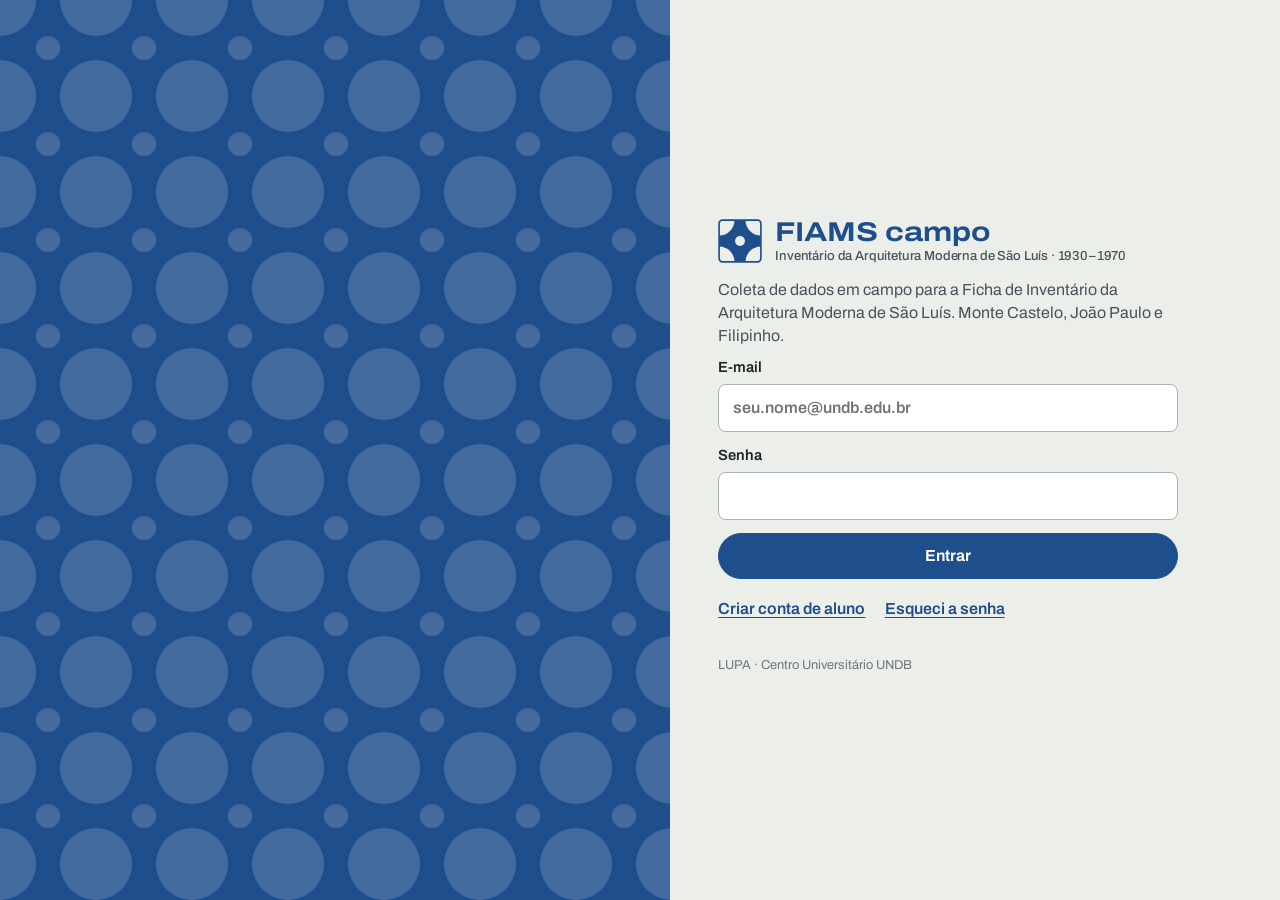
==== index.html @ 745fc51e "Add files via upload" ====
<!doctype html>
<html lang="pt-BR">
<head>
  <meta charset="utf-8" />
  <meta name="viewport" content="width=device-width, initial-scale=1, viewport-fit=cover" />
  <meta name="theme-color" content="#1F4E8C" />
  <meta name="description" content="FIAMS campo — coleta de dados em campo para a Ficha de Inventário da Arquitetura Moderna de São Luís (1930–1970)." />
  <title>FIAMS campo · Inventário da Arquitetura Moderna de São Luís</title>
  <link rel="manifest" href="manifest.webmanifest" />
  <link rel="icon" href="icons/icon-192.png" />
  <link rel="apple-touch-icon" href="icons/icon-192.png" />
  <meta name="apple-mobile-web-app-capable" content="yes" />
  <meta name="apple-mobile-web-app-status-bar-style" content="black-translucent" />
  <link rel="preconnect" href="https://fonts.googleapis.com" />
  <link rel="preconnect" href="https://fonts.gstatic.com" crossorigin />
  <link href="https://fonts.googleapis.com/css2?family=Archivo:wdth,wght@62..125,400..800&display=swap" rel="stylesheet" />
  <link rel="stylesheet" href="vendor/leaflet/leaflet.css" />
  <link rel="stylesheet" href="css/app.css" />
  <style>
    :root { --cobogo-wall: url("data:image/svg+xml,%3Csvg xmlns='http://www.w3.org/2000/svg' viewBox='0 0 40 40'%3E%3Cg fill='%23ffffff' fill-opacity='.16'%3E%3Ccircle cx='0' cy='0' r='15'/%3E%3Ccircle cx='40' cy='0' r='15'/%3E%3Ccircle cx='0' cy='40' r='15'/%3E%3Ccircle cx='40' cy='40' r='15'/%3E%3Ccircle cx='20' cy='20' r='5'/%3E%3C/g%3E%3C/svg%3E"); }
  </style>
</head>
<body>
  <svg width="0" height="0" style="position:absolute" aria-hidden="true">
    <defs>
      <mask id="cobogo-mask" maskUnits="userSpaceOnUse" x="0" y="0" width="40" height="40">
        <rect x="0" y="0" width="40" height="40" fill="#fff" />
        <circle cx="1" cy="1" r="14" fill="#000" /><circle cx="39" cy="1" r="14" fill="#000" />
        <circle cx="1" cy="39" r="14" fill="#000" /><circle cx="39" cy="39" r="14" fill="#000" />
        <circle cx="20" cy="20" r="4.5" fill="#000" />
      </mask>
    </defs>
  </svg>
  <div id="app"></div>
  <noscript>Ative o JavaScript para usar o FIAMS campo.</noscript>
  <script src="vendor/supabase.js"></script>
  <script src="vendor/chart.umd.js" defer></script>
  <script src="vendor/leaflet/leaflet.js" defer></script>
  <script type="module" src="js/app.js"></script>
</body>
</html>
---- vendor/leaflet/leaflet.css ----
/* required styles */

.leaflet-pane,
.leaflet-tile,
.leaflet-marker-icon,
.leaflet-marker-shadow,
.leaflet-tile-container,
.leaflet-pane > svg,
.leaflet-pane > canvas,
.leaflet-zoom-box,
.leaflet-image-layer,
.leaflet-layer {
	position: absolute;
	left: 0;
	top: 0;
	}
.leaflet-container {
	overflow: hidden;
	}
.leaflet-tile,
.leaflet-marker-icon,
.leaflet-marker-shadow {
	-webkit-user-select: none;
	   -moz-user-select: none;
	        user-select: none;
	  -webkit-user-drag: none;
	}
/* Prevents IE11 from highlighting tiles in blue */
.leaflet-tile::selection {
	background: transparent;
}
/* Safari renders non-retina tile on retina better with this, but Chrome is worse */
.leaflet-safari .leaflet-tile {
	image-rendering: -webkit-optimize-contrast;
	}
/* hack that prevents hw layers "stretching" when loading new tiles */
.leaflet-safari .leaflet-tile-container {
	width: 1600px;
	height: 1600px;
	-webkit-transform-origin: 0 0;
	}
.leaflet-marker-icon,
.leaflet-marker-shadow {
	display: block;
	}
/* .leaflet-container svg: reset svg max-width decleration shipped in Joomla! (joomla.org) 3.x */
/* .leaflet-container img: map is broken in FF if you have max-width: 100% on tiles */
.leaflet-container .leaflet-overlay-pane svg {
	max-width: none !important;
	max-height: none !important;
	}
.leaflet-container .leaflet-marker-pane img,
.leaflet-container .leaflet-shadow-pane img,
.leaflet-container .leaflet-tile-pane img,
.leaflet-container img.leaflet-image-layer,
.leaflet-container .leaflet-tile {
	max-width: none !important;
	max-height: none !important;
	width: auto;
	padding: 0;
	}

.leaflet-container img.leaflet-tile {
	/* See: https://bugs.chromium.org/p/chromium/issues/detail?id=600120 */
	mix-blend-mode: plus-lighter;
}

.leaflet-container.leaflet-touch-zoom {
	-ms-touch-action: pan-x pan-y;
	touch-action: pan-x pan-y;
	}
.leaflet-container.leaflet-touch-drag {
	-ms-touch-action: pinch-zoom;
	/* Fallback for FF which doesn't support pinch-zoom */
	touch-action: none;
	touch-action: pinch-zoom;
}
.leaflet-container.leaflet-touch-drag.leaflet-touch-zoom {
	-ms-touch-action: none;
	touch-action: none;
}
.leaflet-container {
	-webkit-tap-highlight-color: transparent;
}
.leaflet-container a {
	-webkit-tap-highlight-color: rgba(51, 181, 229, 0.4);
}
.leaflet-tile {
	filter: inherit;
	visibility: hidden;
	}
.leaflet-tile-loaded {
	visibility: inherit;
	}
.leaflet-zoom-box {
	width: 0;
	height: 0;
	-moz-box-sizing: border-box;
	     box-sizing: border-box;
	z-index: 800;
	}
/* workaround for https://bugzilla.mozilla.org/show_bug.cgi?id=888319 */
.leaflet-overlay-pane svg {
	-moz-user-select: none;
	}

.leaflet-pane         { z-index: 400; }

.leaflet-tile-pane    { z-index: 200; }
.leaflet-overlay-pane { z-index: 400; }
.leaflet-shadow-pane  { z-index: 500; }
.leaflet-marker-pane  { z-index: 600; }
.leaflet-tooltip-pane   { z-index: 650; }
.leaflet-popup-pane   { z-index: 700; }

.leaflet-map-pane canvas { z-index: 100; }
.leaflet-map-pane svg    { z-index: 200; }

.leaflet-vml-shape {
	width: 1px;
	height: 1px;
	}
.lvml {
	behavior: url(#default#VML);
	display: inline-block;
	position: absolute;
	}


/* control positioning */

.leaflet-control {
	position: relative;
	z-index: 800;
	pointer-events: visiblePainted; /* IE 9-10 doesn't have auto */
	pointer-events: auto;
	}
.leaflet-top,
.leaflet-bottom {
	position: absolute;
	z-index: 1000;
	pointer-events: none;
	}
.leaflet-top {
	top: 0;
	}
.leaflet-right {
	right: 0;
	}
.leaflet-bottom {
	bottom: 0;
	}
.leaflet-left {
	left: 0;
	}
.leaflet-control {
	float: left;
	clear: both;
	}
.leaflet-right .leaflet-control {
	float: right;
	}
.leaflet-top .leaflet-control {
	margin-top: 10px;
	}
.leaflet-bottom .leaflet-control {
	margin-bottom: 10px;
	}
.leaflet-left .leaflet-control {
	margin-left: 10px;
	}
.leaflet-right .leaflet-control {
	margin-right: 10px;
	}


/* zoom and fade animations */

.leaflet-fade-anim .leaflet-popup {
	opacity: 0;
	-webkit-transition: opacity 0.2s linear;
	   -moz-transition: opacity 0.2s linear;
	        transition: opacity 0.2s linear;
	}
.leaflet-fade-anim .leaflet-map-pane .leaflet-popup {
	opacity: 1;
	}
.leaflet-zoom-animated {
	-webkit-transform-origin: 0 0;
	    -ms-transform-origin: 0 0;
	        transform-origin: 0 0;
	}
svg.leaflet-zoom-animated {
	will-change: transform;
}

.leaflet-zoom-anim .leaflet-zoom-animated {
	-webkit-transition: -webkit-transform 0.25s cubic-bezier(0,0,0.25,1);
	   -moz-transition:    -moz-transform 0.25s cubic-bezier(0,0,0.25,1);
	        transition:         transform 0.25s cubic-bezier(0,0,0.25,1);
	}
.leaflet-zoom-anim .leaflet-tile,
.leaflet-pan-anim .leaflet-tile {
	-webkit-transition: none;
	   -moz-transition: none;
	        transition: none;
	}

.leaflet-zoom-anim .leaflet-zoom-hide {
	visibility: hidden;
	}


/* cursors */

.leaflet-interactive {
	cursor: pointer;
	}
.leaflet-grab {
	cursor: -webkit-grab;
	cursor:    -moz-grab;
	cursor:         grab;
	}
.leaflet-crosshair,
.leaflet-crosshair .leaflet-interactive {
	cursor: crosshair;
	}
.leaflet-popup-pane,
.leaflet-control {
	cursor: auto;
	}
.leaflet-dragging .leaflet-grab,
.leaflet-dragging .leaflet-grab .leaflet-interactive,
.leaflet-dragging .leaflet-marker-draggable {
	cursor: move;
	cursor: -webkit-grabbing;
	cursor:    -moz-grabbing;
	cursor:         grabbing;
	}

/* marker & overlays interactivity */
.leaflet-marker-icon,
.leaflet-marker-shadow,
.leaflet-image-layer,
.leaflet-pane > svg path,
.leaflet-tile-container {
	pointer-events: none;
	}

.leaflet-marker-icon.leaflet-interactive,
.leaflet-image-layer.leaflet-interactive,
.leaflet-pane > svg path.leaflet-interactive,
svg.leaflet-image-layer.leaflet-interactive path {
	pointer-events: visiblePainted; /* IE 9-10 doesn't have auto */
	pointer-events: auto;
	}

/* visual tweaks */

.leaflet-container {
	background: #ddd;
	outline-offset: 1px;
	}
.leaflet-container a {
	color: #0078A8;
	}
.leaflet-zoom-box {
	border: 2px dotted #38f;
	background: rgba(255,255,255,0.5);
	}


/* general typography */
.leaflet-container {
	font-family: "Helvetica Neue", Arial, Helvetica, sans-serif;
	font-size: 12px;
	font-size: 0.75rem;
	line-height: 1.5;
	}


/* general toolbar styles */

.leaflet-bar {
	box-shadow: 0 1px 5px rgba(0,0,0,0.65);
	border-radius: 4px;
	}
.leaflet-bar a {
	background-color: #fff;
	border-bottom: 1px solid #ccc;
	width: 26px;
	height: 26px;
	line-height: 26px;
	display: block;
	text-align: center;
	text-decoration: none;
	color: black;
	}
.leaflet-bar a,
.leaflet-control-layers-toggle {
	background-position: 50% 50%;
	background-repeat: no-repeat;
	display: block;
	}
.leaflet-bar a:hover,
.leaflet-bar a:focus {
	background-color: #f4f4f4;
	}
.leaflet-bar a:first-child {
	border-top-left-radius: 4px;
	border-top-right-radius: 4px;
	}
.leaflet-bar a:last-child {
	border-bottom-left-radius: 4px;
	border-bottom-right-radius: 4px;
	border-bottom: none;
	}
.leaflet-bar a.leaflet-disabled {
	cursor: default;
	background-color: #f4f4f4;
	color: #bbb;
	}

.leaflet-touch .leaflet-bar a {
	width: 30px;
	height: 30px;
	line-height: 30px;
	}
.leaflet-touch .leaflet-bar a:first-child {
	border-top-left-radius: 2px;
	border-top-right-radius: 2px;
	}
.leaflet-touch .leaflet-bar a:last-child {
	border-bottom-left-radius: 2px;
	border-bottom-right-radius: 2px;
	}

/* zoom control */

.leaflet-control-zoom-in,
.leaflet-control-zoom-out {
	font: bold 18px 'Lucida Console', Monaco, monospace;
	text-indent: 1px;
	}

.leaflet-touch .leaflet-control-zoom-in, .leaflet-touch .leaflet-control-zoom-out  {
	font-size: 22px;
	}


/* layers control */

.leaflet-control-layers {
	box-shadow: 0 1px 5px rgba(0,0,0,0.4);
	background: #fff;
	border-radius: 5px;
	}
.leaflet-control-layers-toggle {
	background-image: url(images/layers.png);
	width: 36px;
	height: 36px;
	}
.leaflet-retina .leaflet-control-layers-toggle {
	background-image: url(images/layers-2x.png);
	background-size: 26px 26px;
	}
.leaflet-touch .leaflet-control-layers-toggle {
	width: 44px;
	height: 44px;
	}
.leaflet-control-layers .leaflet-control-layers-list,
.leaflet-control-layers-expanded .leaflet-control-layers-toggle {
	display: none;
	}
.leaflet-control-layers-expanded .leaflet-control-layers-list {
	display: block;
	position: relative;
	}
.leaflet-control-layers-expanded {
	padding: 6px 10px 6px 6px;
	color: #333;
	background: #fff;
	}
.leaflet-control-layers-scrollbar {
	overflow-y: scroll;
	overflow-x: hidden;
	padding-right: 5px;
	}
.leaflet-control-layers-selector {
	margin-top: 2px;
	position: relative;
	top: 1px;
	}
.leaflet-control-layers label {
	display: block;
	font-size: 13px;
	font-size: 1.08333em;
	}
.leaflet-control-layers-separator {
	height: 0;
	border-top: 1px solid #ddd;
	margin: 5px -10px 5px -6px;
	}

/* Default icon URLs */
.leaflet-default-icon-path { /* used only in path-guessing heuristic, see L.Icon.Default */
	background-image: url(images/marker-icon.png);
	}


/* attribution and scale controls */

.leaflet-container .leaflet-control-attribution {
	background: #fff;
	background: rgba(255, 255, 255, 0.8);
	margin: 0;
	}
.leaflet-control-attribution,
.leaflet-control-scale-line {
	padding: 0 5px;
	color: #333;
	line-height: 1.4;
	}
.leaflet-control-attribution a {
	text-decoration: none;
	}
.leaflet-control-attribution a:hover,
.leaflet-control-attribution a:focus {
	text-decoration: underline;
	}
.leaflet-attribution-flag {
	display: inline !important;
	vertical-align: baseline !important;
	width: 1em;
	height: 0.6669em;
	}
.leaflet-left .leaflet-control-scale {
	margin-left: 5px;
	}
.leaflet-bottom .leaflet-control-scale {
	margin-bottom: 5px;
	}
.leaflet-control-scale-line {
	border: 2px solid #777;
	border-top: none;
	line-height: 1.1;
	padding: 2px 5px 1px;
	white-space: nowrap;
	-moz-box-sizing: border-box;
	     box-sizing: border-box;
	background: rgba(255, 255, 255, 0.8);
	text-shadow: 1px 1px #fff;
	}
.leaflet-control-scale-line:not(:first-child) {
	border-top: 2px solid #777;
	border-bottom: none;
	margin-top: -2px;
	}
.leaflet-control-scale-line:not(:first-child):not(:last-child) {
	border-bottom: 2px solid #777;
	}

.leaflet-touch .leaflet-control-attribution,
.leaflet-touch .leaflet-control-layers,
.leaflet-touch .leaflet-bar {
	box-shadow: none;
	}
.leaflet-touch .leaflet-control-layers,
.leaflet-touch .leaflet-bar {
	border: 2px solid rgba(0,0,0,0.2);
	background-clip: padding-box;
	}


/* popup */

.leaflet-popup {
	position: absolute;
	text-align: center;
	margin-bottom: 20px;
	}
.leaflet-popup-content-wrapper {
	padding: 1px;
	text-align: left;
	border-radius: 12px;
	}
.leaflet-popup-content {
	margin: 13px 24px 13px 20px;
	line-height: 1.3;
	font-size: 13px;
	font-size: 1.08333em;
	min-height: 1px;
	}
.leaflet-popup-content p {
	margin: 17px 0;
	margin: 1.3em 0;
	}
.leaflet-popup-tip-container {
	width: 40px;
	height: 20px;
	position: absolute;
	left: 50%;
	margin-top: -1px;
	margin-left: -20px;
	overflow: hidden;
	pointer-events: none;
	}
.leaflet-popup-tip {
	width: 17px;
	height: 17px;
	padding: 1px;

	margin: -10px auto 0;
	pointer-events: auto;

	-webkit-transform: rotate(45deg);
	   -moz-transform: rotate(45deg);
	    -ms-transform: rotate(45deg);
	        transform: rotate(45deg);
	}
.leaflet-popup-content-wrapper,
.leaflet-popup-tip {
	background: white;
	color: #333;
	box-shadow: 0 3px 14px rgba(0,0,0,0.4);
	}
.leaflet-container a.leaflet-popup-close-button {
	position: absolute;
	top: 0;
	right: 0;
	border: none;
	text-align: center;
	width: 24px;
	height: 24px;
	font: 16px/24px Tahoma, Verdana, sans-serif;
	color: #757575;
	text-decoration: none;
	background: transparent;
	}
.leaflet-container a.leaflet-popup-close-button:hover,
.leaflet-container a.leaflet-popup-close-button:focus {
	color: #585858;
	}
.leaflet-popup-scrolled {
	overflow: auto;
	}

.leaflet-oldie .leaflet-popup-content-wrapper {
	-ms-zoom: 1;
	}
.leaflet-oldie .leaflet-popup-tip {
	width: 24px;
	margin: 0 auto;

	-ms-filter: "progid:DXImageTransform.Microsoft.Matrix(M11=0.70710678, M12=0.70710678, M21=-0.70710678, M22=0.70710678)";
	filter: progid:DXImageTransform.Microsoft.Matrix(M11=0.70710678, M12=0.70710678, M21=-0.70710678, M22=0.70710678);
	}

.leaflet-oldie .leaflet-control-zoom,
.leaflet-oldie .leaflet-control-layers,
.leaflet-oldie .leaflet-popup-content-wrapper,
.leaflet-oldie .leaflet-popup-tip {
	border: 1px solid #999;
	}


/* div icon */

.leaflet-div-icon {
	background: #fff;
	border: 1px solid #666;
	}


/* Tooltip */
/* Base styles for the element that has a tooltip */
.leaflet-tooltip {
	position: absolute;
	padding: 6px;
	background-color: #fff;
	border: 1px solid #fff;
	border-radius: 3px;
	color: #222;
	white-space: nowrap;
	-webkit-user-select: none;
	-moz-user-select: none;
	-ms-user-select: none;
	user-select: none;
	pointer-events: none;
	box-shadow: 0 1px 3px rgba(0,0,0,0.4);
	}
.leaflet-tooltip.leaflet-interactive {
	cursor: pointer;
	pointer-events: auto;
	}
.leaflet-tooltip-top:before,
.leaflet-tooltip-bottom:before,
.leaflet-tooltip-left:before,
.leaflet-tooltip-right:before {
	position: absolute;
	pointer-events: none;
	border: 6px solid transparent;
	background: transparent;
	content: "";
	}

/* Directions */

.leaflet-tooltip-bottom {
	margin-top: 6px;
}
.leaflet-tooltip-top {
	margin-top: -6px;
}
.leaflet-tooltip-bottom:before,
.leaflet-tooltip-top:before {
	left: 50%;
	margin-left: -6px;
	}
.leaflet-tooltip-top:before {
	bottom: 0;
	margin-bottom: -12px;
	border-top-color: #fff;
	}
.leaflet-tooltip-bottom:before {
	top: 0;
	margin-top: -12px;
	margin-left: -6px;
	border-bottom-color: #fff;
	}
.leaflet-tooltip-left {
	margin-left: -6px;
}
.leaflet-tooltip-right {
	margin-left: 6px;
}
.leaflet-tooltip-left:before,
.leaflet-tooltip-right:before {
	top: 50%;
	margin-top: -6px;
	}
.leaflet-tooltip-left:before {
	right: 0;
	margin-right: -12px;
	border-left-color: #fff;
	}
.leaflet-tooltip-right:before {
	left: 0;
	margin-left: -12px;
	border-right-color: #fff;
	}

/* Printing */

@media print {
	/* Prevent printers from removing background-images of controls. */
	.leaflet-control {
		-webkit-print-color-adjust: exact;
		print-color-adjust: exact;
		}
	}
---- css/app.css ----
/* FIAMS Campo · estilos
   Paleta: concreto (fundo), grafite (texto), azulejo (ação), e as três cores de coleta da FIAMS. */
:root {
  --concreto: #ECEEEA; --concreto-2: #E2E6E1; --papel: #FFFFFF; --grafite: #1C2629; --grafite-2: #46545A; --muted: #6B787D;
  --linha: #D6DCD6; --linha-forte: #A9B5B2;
  --azulejo: #1F4E8C; --azulejo-2: #173C6D; --azulejo-claro: #E4ECF7;
  --campo: #E07B00; --campo-claro: #FFF1DF; --doc: #3D6E9E; --doc-claro: #E6EEF6; --ana: #4F7F45; --ana-claro: #E8F1E5;
  --ok: #2F7D4F; --warn: #C2410C; --amber: #E0A100;
  --r-s: 8px; --r-m: 12px; --r-l: 18px;
  --sombra: 0 1px 2px rgba(28, 38, 41, .08), 0 6px 18px rgba(28, 38, 41, .06);
  --safe-b: env(safe-area-inset-bottom, 0px); --safe-t: env(safe-area-inset-top, 0px);
  font-family: 'Archivo', system-ui, -apple-system, 'Segoe UI', Roboto, sans-serif; color: var(--grafite);
}
* { box-sizing: border-box; }
html, body { margin: 0; background: var(--concreto); -webkit-text-size-adjust: 100%; }
body { font-size: 16px; line-height: 1.45; }
body.noscroll { overflow: hidden; }
h1, h2, h3, h4 { font-stretch: 112%; line-height: 1.15; margin: 0 0 .4em; letter-spacing: -.01em; }
h1 { font-size: clamp(1.6rem, 4.5vw, 2.25rem); font-weight: 800; }
h2 { font-size: 1.35rem; font-weight: 750; }
h3 { font-size: 1.05rem; font-weight: 700; }
p { margin: 0 0 .6em; }
a { color: var(--azulejo); }
code { background: var(--concreto-2); padding: .1em .35em; border-radius: 4px; font-size: .9em; }
:focus-visible { outline: 3px solid var(--campo); outline-offset: 2px; border-radius: 6px; }
.muted { color: var(--muted); } .small { font-size: .82rem; }
.hint { color: var(--muted); font-size: .86rem; margin: .2em 0 .5em; }
.err { color: var(--warn); }
.code { font-variant-numeric: tabular-nums; font-weight: 700; font-size: .78rem; color: var(--azulejo); letter-spacing: .01em; }
.loading { padding: 3rem 1rem; text-align: center; color: var(--muted); }
@media (prefers-reduced-motion: reduce) { * { animation: none !important; transition: none !important; } }

/* ------------------------------------------------ botões e controles */
.btn { display: inline-flex; align-items: center; justify-content: center; gap: .45rem; min-height: 46px; padding: 0 1.1rem; border-radius: 999px; border: 1.5px solid var(--linha-forte);
  background: var(--papel); color: var(--grafite); font: inherit; font-weight: 650; cursor: pointer; text-decoration: none; transition: background .15s, transform .1s; }
.btn:active { transform: scale(.98); }
.btn:disabled { opacity: .45; cursor: not-allowed; }
.btn.primary { background: var(--azulejo); border-color: var(--azulejo); color: #fff; }
.btn.primary:hover:not(:disabled) { background: var(--azulejo-2); }
.btn.ghost { background: transparent; }
.btn.campo { background: var(--campo); border-color: var(--campo); color: #fff; }
.btn.warn { background: var(--warn); border-color: var(--warn); color: #fff; }
.btn.ok { background: var(--ok); border-color: var(--ok); color: #fff; }
.btn.sm { min-height: 36px; padding: 0 .8rem; font-size: .88rem; }
.btn.full { width: 100%; }
.link { background: none; border: 0; padding: .25rem 0; color: var(--azulejo); font: inherit; font-weight: 600; cursor: pointer; text-decoration: underline; text-underline-offset: 3px; }
.link.danger { color: var(--warn); }
.icon-btn { width: 44px; height: 44px; border-radius: 50%; border: 0; background: transparent; font-size: 1.2rem; cursor: pointer; color: inherit; }
input[type=text], input[type=email], input[type=password], input[type=search], input[type=date], select, textarea {
  width: 100%; min-height: 48px; padding: .7rem .85rem; border: 1.5px solid var(--linha-forte); border-radius: var(--r-s); background: var(--papel);
  font: inherit; font-size: 16px; color: var(--grafite); }
textarea { line-height: 1.45; resize: vertical; min-height: 96px; }
input:disabled, select:disabled, textarea:disabled { background: var(--concreto); color: var(--grafite-2); }
input:focus, select:focus, textarea:focus { border-color: var(--azulejo); outline: none; box-shadow: 0 0 0 3px var(--azulejo-claro); }
label { display: block; font-weight: 600; font-size: .92rem; margin: 0 0 .8rem; }
label > input, label > select, label > textarea { margin-top: .35rem; font-weight: 400; }
.row-in { display: flex; gap: .5rem; align-items: center; } .row-in input { flex: 1; }
.actions { display: flex; gap: .6rem; justify-content: flex-end; flex-wrap: wrap; margin-top: 1rem; }
.actions.left { justify-content: flex-start; }

.seg { display: flex; flex-wrap: wrap; gap: .4rem; }
.seg button { min-height: 44px; padding: .4rem .9rem; border-radius: 999px; border: 1.5px solid var(--linha-forte); background: var(--papel); font: inherit; font-size: .92rem; color: var(--grafite); cursor: pointer; }
.seg button.on { background: var(--azulejo); border-color: var(--azulejo); color: #fff; font-weight: 650; }
.seg button:disabled { cursor: default; }
.seg button:disabled:not(.on) { opacity: .6; }
.seg.sm button { min-height: 38px; padding: .25rem .7rem; font-size: .85rem; }
.chips { display: flex; gap: .45rem; overflow-x: auto; padding: .2rem 0 .8rem; scrollbar-width: none; }
.chip { flex: none; min-height: 38px; padding: 0 .9rem; border-radius: 999px; border: 1.5px solid var(--linha); background: var(--papel); font: inherit; font-size: .88rem; cursor: pointer; }
.chip.on { background: var(--grafite); color: #fff; border-color: var(--grafite); }
.chip.add { border-style: dashed; color: var(--azulejo); }
.chip small { opacity: .7; margin-left: .2rem; }

.bar { flex: 1; height: 8px; background: var(--concreto-2); border-radius: 99px; overflow: hidden; min-width: 40px; }
.bar > span { display: block; height: 100%; background: var(--azulejo); border-radius: 99px; transition: width .4s; }
.bar.campo > span { background: var(--campo); } .bar.doc > span { background: var(--doc); } .bar.ana > span { background: var(--ana); }
.catbars { display: grid; gap: .35rem; margin: .4rem 0; }
.catbar { display: grid; grid-template-columns: 10px 84px 1fr 38px; align-items: center; gap: .45rem; font-size: .85rem; }
.catbar b { text-align: right; font-variant-numeric: tabular-nums; }
.catbars.compact .catbar { grid-template-columns: 10px 74px 1fr 34px; font-size: .78rem; }
.dot { width: 10px; height: 10px; border-radius: 3px; }
.dot.campo { background: var(--campo); } .dot.doc { background: var(--doc); } .dot.ana { background: var(--ana); }
.ring-t { font: 700 12px 'Archivo', sans-serif; fill: var(--grafite); }
.pill { display: inline-block; padding: .2rem .6rem; border-radius: 999px; font-size: .76rem; font-weight: 650; white-space: nowrap; }
.st-rascunho { background: #E3E7E6; color: #3D4A4E; } .st-enviada { background: #FFF1C7; color: #6B4D00; }
.st-devolvida { background: #FDE2D3; color: #8A2E07; } .st-aprovada { background: #DCEFE3; color: #1F5A37; }
.tag { font-size: .72rem; font-weight: 700; padding: .1rem .45rem; border-radius: 4px; }
.tag.campo { background: var(--campo-claro); color: #8A4B00; } .tag.doc { background: var(--doc-claro); color: var(--doc); } .tag.ana { background: var(--ana-claro); color: var(--ana); }
.banner { padding: .8rem 1rem; border-radius: var(--r-m); margin: 0 0 1rem; font-size: .92rem; line-height: 1.5; }
.banner .pill, .banner .link { margin-left: .4rem; }
.banner.info { background: var(--azulejo-claro); color: var(--azulejo-2); }
.banner.warn { background: #FDE9DC; color: #7A2B06; }
.sync { font-size: .76rem; font-weight: 650; padding: .25rem .6rem; border-radius: 999px; white-space: nowrap; background: rgba(255,255,255,.18); }
.sync.ok::before { content: '●'; color: #6BD08F; margin-right: .3rem; }
.sync.busy::before { content: '●'; color: var(--amber); margin-right: .3rem; }
.sync.off::before, .sync.err::before { content: '●'; color: #FF7A59; margin-right: .3rem; }

/* ------------------------------------------------ casca */
.topbar { position: sticky; top: 0; z-index: 30; display: flex; align-items: center; gap: 1rem; padding: calc(.6rem + var(--safe-t)) 1rem .6rem; background: var(--azulejo); color: #fff; }
.brand { display: flex; align-items: center; gap: .55rem; color: inherit; text-decoration: none; font-stretch: 118%; font-weight: 800; letter-spacing: -.01em; }
.topnav { display: none; gap: .3rem; margin-left: auto; }
.topnav a { color: #fff; text-decoration: none; padding: .5rem .85rem; border-radius: 999px; font-weight: 600; opacity: .82; }
.topnav a.on { background: rgba(255,255,255,.16); opacity: 1; }
.topbar .sync { margin-left: auto; color: #fff; }
.content { min-height: 60vh; }
.tabbar { position: fixed; bottom: 0; left: 0; right: 0; z-index: 30; display: flex; background: var(--papel); border-top: 1px solid var(--linha); padding-bottom: var(--safe-b); }
.tabbar a { flex: 1; display: flex; flex-direction: column; align-items: center; gap: 2px; padding: .5rem 0 .45rem; font-size: .72rem; font-weight: 650; color: var(--muted); text-decoration: none; }
.tabbar a.on { color: var(--azulejo); }
.ti { width: 22px; height: 22px; background: currentColor; -webkit-mask: var(--m) center / contain no-repeat; mask: var(--m) center / contain no-repeat; }
.ti-inicio { --m: url("data:image/svg+xml,%3Csvg xmlns='http://www.w3.org/2000/svg' viewBox='0 0 24 24'%3E%3Cpath d='M5 3h10l4 4v14H5z' fill='none' stroke='black' stroke-width='2'/%3E%3Cpath d='M8 11h8M8 15h8M8 7h5' stroke='black' stroke-width='2'/%3E%3C/svg%3E"); }
.ti-imoveis { --m: url("data:image/svg+xml,%3Csvg xmlns='http://www.w3.org/2000/svg' viewBox='0 0 24 24'%3E%3Cpath d='M12 22s7-7.2 7-12.5A7 7 0 0 0 5 9.5C5 14.8 12 22 12 22z' fill='none' stroke='black' stroke-width='2'/%3E%3Ccircle cx='12' cy='9.5' r='2.6' fill='black'/%3E%3C/svg%3E"); }
.ti-sup { --m: url("data:image/svg+xml,%3Csvg xmlns='http://www.w3.org/2000/svg' viewBox='0 0 24 24'%3E%3Cpath d='M4 20V10M10 20V4M16 20v-7M22 20H2' fill='none' stroke='black' stroke-width='2.2'/%3E%3C/svg%3E"); }
.ti-perfil { --m: url("data:image/svg+xml,%3Csvg xmlns='http://www.w3.org/2000/svg' viewBox='0 0 24 24'%3E%3Ccircle cx='12' cy='8' r='4' fill='none' stroke='black' stroke-width='2'/%3E%3Cpath d='M4 21c1.5-4 4.5-6 8-6s6.5 2 8 6' fill='none' stroke='black' stroke-width='2'/%3E%3C/svg%3E"); }
.shell:not(.in-editor) .content { padding-bottom: calc(80px + var(--safe-b)); }
.page { max-width: 1180px; margin: 0 auto; padding: 1.2rem 1rem 2rem; }
.page.narrow { max-width: 560px; }
.page-h { display: flex; align-items: baseline; justify-content: space-between; gap: 1rem; flex-wrap: wrap; margin-bottom: .6rem; }
.toolbar { display: flex; gap: .6rem; align-items: center; margin-bottom: .6rem; flex-wrap: wrap; }
.toolbar .search { flex: 1; min-width: 220px; }
.card, .panel { background: var(--papel); border-radius: var(--r-l); padding: 1.1rem 1.1rem; box-shadow: var(--sombra); margin-bottom: 1rem; }
.form h2 { margin-bottom: .3rem; }
.splash { min-height: 100vh; display: grid; place-content: center; justify-items: center; gap: .6rem; color: var(--azulejo); font-weight: 800; font-stretch: 118%; }

/* ------------------------------------------------ login (parede de cobogó) */
.login { min-height: 100vh; display: grid; grid-template-columns: 1fr; }
.login-art { min-height: 170px; background-color: var(--azulejo); background-image: var(--cobogo-wall); background-size: 64px 64px; }
.login-card { background: var(--concreto); padding: 1.6rem 1.2rem 2rem; max-width: 520px; width: 100%; margin: -40px auto 0; border-radius: var(--r-l) var(--r-l) 0 0; position: relative; }
.brand.big { color: var(--azulejo); gap: .8rem; margin-bottom: .8rem; }
.brand.big b { display: block; font-size: 1.7rem; line-height: 1.05; }
.brand.big span { display: block; font-weight: 500; font-stretch: 100%; font-size: .82rem; color: var(--grafite-2); }
.lead { font-size: 1rem; color: var(--grafite-2); }
.login-alt { display: flex; gap: 1.2rem; flex-wrap: wrap; margin-top: .9rem; }
.msg { background: var(--papel); padding: .7rem .9rem; border-radius: var(--r-s); font-size: .9rem; }
.foot { margin-top: 2rem; font-size: .8rem; color: var(--muted); }
@media (min-width: 900px) {
  .login { grid-template-columns: 1.1fr 1fr; }
  .login-art { min-height: 100vh; background-size: 96px 96px; }
  .login-card { margin: 0; border-radius: 0; display: flex; flex-direction: column; justify-content: center; padding: 3rem; max-width: none; }
  .login-card > * { max-width: 460px; }
}

/* ------------------------------------------------ início / imóveis */
.hello { padding: .6rem 0 1.2rem; }
.hello p { color: var(--grafite-2); max-width: 60ch; }
.hello-a { display: flex; gap: .6rem; flex-wrap: wrap; margin-top: .8rem; }
.cards { display: grid; gap: .9rem; grid-template-columns: repeat(auto-fill, minmax(280px, 1fr)); }
.fcard { text-align: left; background: var(--papel); border: 0; border-radius: var(--r-l); padding: 1rem 1.1rem; box-shadow: var(--sombra); font: inherit; color: inherit; cursor: pointer; border-left: 5px solid var(--azulejo); }
.fcard h3 { margin: .35rem 0 .1rem; font-size: 1.05rem; }
.fc-h { display: flex; justify-content: space-between; align-items: center; gap: .5rem; }
.fc-p { display: flex; align-items: center; gap: .6rem; margin: .6rem 0 .2rem; }
.imlist { list-style: none; margin: 0; padding: 0; background: var(--papel); border-radius: var(--r-l); box-shadow: var(--sombra); overflow: hidden; }
.imlist li + li { border-top: 1px solid var(--linha); }
.imlist button { width: 100%; text-align: left; background: none; border: 0; padding: .85rem 1rem; font: inherit; color: inherit; cursor: pointer; display: grid; grid-template-columns: 1fr auto; gap: .1rem .8rem; }
.imlist button:hover { background: #F7F8F6; }
.imlist .code { grid-column: 1; } .im-n { grid-column: 1; font-weight: 650; } .im-a { grid-column: 1; font-size: .85rem; color: var(--muted); }
.im-f { grid-column: 2; grid-row: 1 / span 3; align-self: center; display: flex; flex-direction: column; align-items: flex-end; gap: .3rem; text-align: right; max-width: 42vw; }
.alert-dot { font-size: .72rem; font-weight: 700; color: #8A4B00; background: var(--campo-claro); padding: .1rem .45rem; border-radius: 4px; }
.map { border-radius: var(--r-l); overflow: hidden; box-shadow: var(--sombra); background: var(--concreto-2); }
.dl { display: grid; grid-template-columns: max-content 1fr; gap: .35rem 1rem; margin: .6rem 0 1rem; font-size: .92rem; }
.dl dt { color: var(--muted); } .dl dd { margin: 0; }
.im-title { font-size: 1.2rem; }
.empty { text-align: center; padding: 2.5rem 1rem; max-width: 460px; margin: 0 auto; }
.empty-art { width: 132px; height: 72px; margin: 0 auto 1rem; border-radius: 12px; background: var(--azulejo) var(--cobogo-wall) 0 0 / 36px 36px; opacity: .85; }
.empty p { color: var(--muted); }

/* ------------------------------------------------ modal / sheet */
.overlay { position: fixed; inset: 0; z-index: 60; background: rgba(20, 30, 34, .45); display: flex; align-items: flex-end; justify-content: center; animation: fade .15s ease-out; }
.sheet { background: var(--concreto); width: 100%; max-height: 92vh; border-radius: var(--r-l) var(--r-l) 0 0; display: flex; flex-direction: column; animation: up .2s ease-out; padding-bottom: var(--safe-b); }
.sheet-h { display: flex; align-items: center; justify-content: space-between; padding: .9rem 1rem .4rem 1.2rem; }
.sheet-h h2 { margin: 0; font-size: 1.15rem; }
.sheet-b { overflow: auto; padding: .2rem 1.2rem 1.2rem; }
@media (min-width: 720px) { .overlay { align-items: center; } .sheet { max-width: 620px; border-radius: var(--r-l); } .sheet.wide { max-width: 900px; } }
@keyframes up { from { transform: translateY(24px); opacity: .6; } } @keyframes fade { from { opacity: 0; } }
.toast { position: fixed; left: 50%; bottom: calc(92px + var(--safe-b)); transform: translateX(-50%); z-index: 90; background: var(--grafite); color: #fff; padding: .75rem 1.1rem; border-radius: 12px; font-size: .92rem; max-width: 92vw; box-shadow: var(--sombra); }
.toast.err { background: var(--warn); }

/* ------------------------------------------------ editor */
.editor { min-height: 100vh; padding-bottom: calc(76px + var(--safe-b)); }
.ed-top { position: sticky; top: 0; z-index: 40; display: flex; align-items: center; gap: .5rem; padding: calc(.35rem + var(--safe-t)) .6rem .35rem .2rem; background: var(--azulejo); color: #fff; }
.ed-top .back { color: #fff; font-size: 1.8rem; line-height: 1; }
.ed-id { flex: 1; min-width: 0; display: flex; flex-direction: column; }
.ed-code { font-size: .74rem; font-weight: 700; opacity: .85; white-space: nowrap; }
.ed-name { font-weight: 700; font-stretch: 108%; white-space: nowrap; overflow: hidden; text-overflow: ellipsis; }
.ring-btn { background: #fff; border: 0; border-radius: 50%; padding: 2px; cursor: pointer; }
.ed-tools { background: var(--papel); padding: .6rem .8rem .5rem; border-bottom: 1px solid var(--linha); position: sticky; top: calc(58px + var(--safe-t)); z-index: 35; }
.seg.cats { display: grid; grid-template-columns: repeat(4, 1fr); gap: .3rem; }
.seg.cats button { min-width: 0; padding: .3rem .15rem; font-size: .84rem; }
.tools-h { margin: .4rem 0 0; font-size: .8rem; color: var(--muted); }
.ed-body { max-width: 1180px; margin: 0 auto; display: grid; grid-template-columns: 1fr; gap: 1.4rem; }
.ed-side { display: none; }
.ed-main { padding: 1rem 1rem 2rem; min-width: 0; }
.stage-strip { display: flex; gap: .45rem; overflow-x: auto; padding: .1rem 0 .9rem; scrollbar-width: none; }
.stg { flex: none; width: 138px; text-align: left; background: var(--papel); border: 1.5px solid var(--linha); border-radius: var(--r-m); padding: .5rem .65rem; font: inherit; cursor: pointer; display: grid; gap: .35rem; color: var(--grafite-2); }
.stg b { font-size: .78rem; line-height: 1.2; min-height: 2.4em; }
.stg.on { border-color: var(--azulejo); color: var(--grafite); box-shadow: inset 0 -3px 0 var(--azulejo); }
.sec-head { display: flex; gap: .9rem; align-items: flex-start; margin: .2rem 0 1rem; }
.sec-num { flex: none; font-stretch: 125%; font-weight: 800; font-size: 2.6rem; line-height: .9; color: var(--azulejo); min-width: 1.2em; }
.sec-stage { font-size: .8rem; color: var(--muted); margin: 0 0 .15rem; }
.sec-head h2 { font-size: 1.4rem; margin: 0 0 .45rem; }
.sec-prog { display: flex; align-items: center; gap: .6rem; font-size: .82rem; color: var(--muted); max-width: 420px; }
.blk { background: var(--papel); border-radius: var(--r-l); padding: .4rem 1rem .8rem; box-shadow: var(--sombra); margin-bottom: 1rem; }
h3.sub { font-size: .98rem; margin: .8rem 0 .4rem; color: var(--azulejo-2); }
.note { background: var(--concreto); border-radius: var(--r-m); padding: .7rem .9rem; font-size: .88rem; color: var(--grafite-2); margin: .6rem 0; }
.fld, .chk { padding: .85rem 0 .85rem .85rem; border-left: 4px solid var(--doc); margin: .5rem 0; }
.fld + .fld, .chk + .fld, .fld + .chk { border-top: 1px solid var(--concreto-2); }
.t-campo { border-left-color: var(--campo); } .t-doc { border-left-color: var(--doc); } .t-ana { border-left-color: var(--ana); }
.fld-h { display: flex; flex-wrap: wrap; align-items: baseline; gap: .15rem .5rem; margin-bottom: .35rem; }
.fld-h .lbl { font-weight: 650; font-size: .98rem; margin: 0; }
.fld .fld-h .lbl::after { content: 'documental'; margin-left: .45rem; font-size: .68rem; font-weight: 700; color: var(--doc); background: var(--doc-claro); padding: .05rem .35rem; border-radius: 4px; vertical-align: 2px; }

.fld.t-ana .fld-h .lbl::after { content: 'análise'; color: var(--ana); background: var(--ana-claro); }
.fld.t-campo .fld-h .lbl::after { content: 'campo'; color: #8A4B00; background: var(--campo-claro); }
.fld.t-campo.cd .fld-h .lbl::after { content: 'campo + doc.'; }
.pre { display: inline-flex; align-items: center; gap: .35rem; font-size: .72rem; font-weight: 650; color: var(--azulejo); background: var(--azulejo-claro); border-radius: 999px; padding: .1rem .15rem .1rem .55rem; }
.pre.small { padding: .05rem .45rem; }
.pre-ok { border: 0; background: var(--azulejo); color: #fff; font: inherit; font-size: .7rem; border-radius: 999px; padding: .15rem .5rem; cursor: pointer; }
.fonte { margin-top: .4rem; } .fonte .link { font-size: .82rem; font-weight: 500; color: var(--muted); }
.fonte-l { font-size: .78rem; color: var(--muted); font-weight: 600; margin: .2rem 0; }
.fonte input { min-height: 40px; font-size: 14px; background: #FAFBF9; }
.skipped { color: var(--muted); font-size: .86rem; padding: .5rem 0 .5rem .85rem; border-left: 4px dashed var(--linha); }
.computed-v { font-size: 1.3rem; font-weight: 800; color: var(--ana); }
.gps { background: var(--campo-claro); border-radius: var(--r-m); padding: .8rem; margin-bottom: .8rem; }
.gps .hint { margin: .5rem 0 0; color: #7A4A12; }
.chk-l { list-style: none; margin: .3rem 0 0; padding: 0; }
.chk-l li { display: grid; grid-template-columns: 1fr; gap: .35rem; padding: .55rem 0; border-top: 1px solid var(--concreto-2); }
.chk-l li.done .opt { color: var(--grafite); } .chk-l .opt { font-size: .93rem; color: var(--grafite-2); }
.opt-f { font-size: .78rem; color: var(--muted); }
.tbl { margin: .4rem 0; }
.trow { padding: .7rem 0 .7rem .85rem; border-left: 4px solid var(--doc); margin: .4rem 0; background: #FAFBF9; border-radius: 0 var(--r-m) var(--r-m) 0; padding-right: .8rem; }
.trow-h { display: flex; flex-wrap: wrap; gap: .4rem .8rem; align-items: baseline; margin-bottom: .4rem; }
.trow-c { display: grid; gap: .6rem; }
.cell-l { display: block; font-size: .78rem; font-weight: 650; color: var(--muted); margin-bottom: .25rem; }
.pts { font-weight: 800; font-size: 1.1rem; color: var(--ana); }
.trend { font-size: .8rem; font-weight: 700; } .trend.up { color: var(--ok); } .trend.down { color: var(--warn); }
.iim-box { background: var(--ana-claro); border-radius: var(--r-m); padding: .8rem 1rem; margin-top: .6rem; }
.iim-box > div { display: flex; align-items: baseline; gap: .7rem; flex-wrap: wrap; }
.iim-n { font-size: 2rem; font-weight: 800; font-stretch: 120%; color: var(--ana); } .iim-c { font-weight: 700; }
.sec-foot { display: flex; justify-content: space-between; gap: .6rem; margin-top: 1.2rem; flex-wrap: wrap; }
.sec-foot .btn { max-width: 100%; white-space: nowrap; overflow: hidden; text-overflow: ellipsis; display: block; line-height: 44px; }
@media (max-width: 639px) { .sec-foot .btn.ghost { display: none; } .sec-foot .btn.primary { flex: 1; } }
.ed-bottom { position: fixed; left: 0; right: 0; bottom: 0; z-index: 45; display: flex; gap: .4rem; padding: .45rem .6rem calc(.45rem + var(--safe-b)); background: var(--papel); border-top: 1px solid var(--linha); }
.ed-bottom button { min-height: 50px; border-radius: 14px; border: 1.5px solid var(--linha-forte); background: var(--papel); font: inherit; font-size: 1.5rem; width: 58px; cursor: pointer; color: var(--grafite); }
.ed-bottom .mid { flex: 1; display: flex; align-items: center; justify-content: center; gap: .5rem; font-size: .95rem; font-weight: 700; }
.ed-bottom .mid small { color: var(--muted); font-weight: 600; }
.ed-bottom .send { width: auto; padding: 0 1rem; font-size: .95rem; font-weight: 700; background: var(--azulejo); color: #fff; border-color: var(--azulejo); }
.ed-bottom button:disabled { opacity: .35; }
.fab { position: fixed; right: 1rem; bottom: calc(80px + var(--safe-b)); z-index: 46; width: 60px; height: 60px; border-radius: 50%; border: 0; background: var(--campo); color: #fff; box-shadow: 0 6px 18px rgba(224, 123, 0, .45); cursor: pointer; display: grid; place-items: center; }
.rev { background: #FFF6E8; border-left: 4px solid var(--campo); border-radius: 0 var(--r-m) var(--r-m) 0; padding: .7rem .9rem; margin: 0 0 .8rem; }
.rev.done { opacity: .6; } .rev p { margin: .2rem 0; }
.navgrid { display: grid; gap: .8rem; }
.ng-h { font-size: .8rem; font-weight: 700; color: var(--grafite-2); margin-bottom: .3rem; }
.ng-tiles { display: flex; flex-wrap: wrap; gap: .35rem; }
.ng-t { display: flex; flex-direction: column; align-items: center; gap: 1px; background: none; border: 0; padding: .2rem; border-radius: 8px; cursor: pointer; font: inherit; font-size: .72rem; font-weight: 700; color: var(--grafite-2); }
.ng-t.cur { background: var(--azulejo-claro); color: var(--azulejo); }
.ng-t.dim { opacity: .3; cursor: default; }
.cobogo { display: block; }
.side-card { background: var(--papel); border-radius: var(--r-l); padding: .9rem; box-shadow: var(--sombra); margin-top: 1rem; }
.side-card h4 { font-size: .86rem; margin-bottom: .4rem; }
.narr p { font-size: .98rem; line-height: 1.55; max-width: 72ch; }
.narr.big p { font-size: 1.05rem; }
.ess { list-style: none; padding: 0; margin: .3rem 0; }
.ess li { display: grid; grid-template-columns: 24px 1fr auto; align-items: center; gap: .6rem; padding: .45rem 0; border-top: 1px solid var(--concreto-2); font-size: .93rem; }
.ess li span { width: 24px; height: 24px; border-radius: 50%; display: grid; place-items: center; font-weight: 800; font-size: .8rem; flex: none; }
.ess li.ok span { background: #DCEFE3; color: var(--ok); } .ess li.no span { background: #FDE2D3; color: var(--warn); }
.ess li .link { font-size: .85rem; white-space: nowrap; }
.photo-pick { display: grid; place-items: center; min-height: 180px; border: 2px dashed var(--linha-forte); border-radius: var(--r-l); background: var(--papel); cursor: pointer; overflow: hidden; margin-bottom: 1rem; color: var(--muted); text-align: center; padding: 1rem; }
.photo-pick img { max-width: 100%; max-height: 300px; border-radius: 10px; }
.photo-pick input { display: none; }
.gallery { display: grid; grid-template-columns: repeat(auto-fill, minmax(130px, 1fr)); gap: .6rem; margin: .8rem 0; }
.gallery figure { margin: 0; position: relative; background: var(--concreto); border-radius: 10px; overflow: hidden; }
.gallery img { width: 100%; aspect-ratio: 4/3; object-fit: cover; display: block; }
.gallery figcaption { font-size: .76rem; padding: .35rem .45rem; }
.gallery .del { position: absolute; top: 4px; right: 4px; width: 32px; height: 32px; background: rgba(0,0,0,.55); color: #fff; font-size: .9rem; }
.pend-box { aspect-ratio: 4/3; display: grid; place-items: center; text-align: center; font-size: .75rem; padding: .5rem; color: #7A4A12; background: var(--campo-claro); }
.add-photo { min-height: 100px; border: 2px dashed var(--campo); border-radius: 10px; background: var(--campo-claro); color: #8A4B00; font: inherit; font-weight: 700; cursor: pointer; }

@media (min-width: 640px) {
  .chk-l li { grid-template-columns: minmax(160px, 1fr) auto; align-items: center; }
  .opt-f { grid-column: 1 / -1; }
  .trow-c { grid-template-columns: repeat(auto-fit, minmax(200px, 1fr)); }
}
@media (min-width: 1024px) {
  .topnav { display: flex; } .tabbar { display: none; } .shell:not(.in-editor) .content { padding-bottom: 2rem; }
  .topbar .sync { margin-left: .5rem; }
  .ed-body { grid-template-columns: 260px 1fr; padding: 0 1rem; }
  .ed-side { display: block; position: sticky; top: 150px; align-self: start; padding-top: 1rem; max-height: calc(100vh - 160px); overflow: auto; }
  .ed-main { padding: 1rem 0 2rem; }
  .editor { padding-bottom: 2rem; } .ed-bottom { display: none; } .fab { bottom: 1.5rem; right: 1.5rem; }
  .toast { bottom: 2rem; }
  .ed-tools { display: flex; align-items: center; gap: 1rem; padding: .6rem 1.4rem; }
  .ed-tools .seg.cats { max-width: 520px; flex: 1; } .tools-h { margin: 0; }
  .stg { width: auto; flex: 1; min-width: 110px; }
}

/* ------------------------------------------------ supervisão */
.subtabs { display: flex; gap: .3rem; border-bottom: 1.5px solid var(--linha); margin-bottom: 1.1rem; overflow-x: auto; }
.subtabs a { padding: .65rem .9rem; font-weight: 650; color: var(--muted); text-decoration: none; border-bottom: 3px solid transparent; margin-bottom: -1.5px; white-space: nowrap; }
.subtabs a.on { color: var(--azulejo); border-bottom-color: var(--azulejo); }
.dash .narr { background: var(--papel); border-radius: var(--r-l); padding: 1.1rem 1.2rem .6rem; box-shadow: var(--sombra); margin-bottom: 1rem; border-left: 6px solid var(--azulejo); }
.kpis { display: grid; grid-template-columns: repeat(2, 1fr); gap: .7rem; margin-bottom: 1rem; }
.kpi { background: var(--papel); border-radius: var(--r-l); padding: .9rem 1rem; box-shadow: var(--sombra); text-decoration: none; color: inherit; }
.kpi b { display: block; font-size: 2rem; font-weight: 800; font-stretch: 118%; line-height: 1; color: var(--azulejo); }
.kpi b small { font-size: 1rem; color: var(--muted); }
.kpi span { font-size: .85rem; color: var(--grafite-2); }
.kpi.warn b { color: #9A6B00; } .kpi.ok b { color: var(--ok); }
.charts { display: grid; grid-template-columns: 1fr; gap: 1rem; }
.charts .panel { margin: 0; min-width: 0; }
.charts > *, .rv-grid > *, .ed-body > * { min-width: 0; } .panel h3 { font-size: .98rem; }
.chartbox { position: relative; width: 100%; }
@media (min-width: 900px) { .kpis { grid-template-columns: repeat(4, 1fr); } .charts { grid-template-columns: 1fr 1fr; } .charts .wide { grid-column: 1 / -1; } }
.frows { list-style: none; padding: 0; margin: 0; }
.frows li + li { border-top: 1px solid var(--concreto-2); }
.frows a { display: grid; grid-template-columns: 1fr auto; gap: .3rem .8rem; padding: .7rem .2rem; text-decoration: none; color: inherit; align-items: center; }
.fr-n { grid-column: 1; font-weight: 600; } .fr-n small { display: block; font-weight: 400; color: var(--muted); }
.frows .code { grid-column: 1; } .fr-p { display: flex; align-items: center; gap: .5rem; grid-column: 1; font-size: .85rem; } .fr-e { font-size: .8rem; color: var(--muted); }
@media (min-width: 900px) { .frows a { grid-template-columns: 120px 1fr 180px 60px 170px 90px; } .frows .code, .fr-n, .fr-p { grid-column: auto; } }
.acards { display: grid; gap: .9rem; grid-template-columns: repeat(auto-fill, minmax(290px, 1fr)); }
.acard { background: var(--papel); border-radius: var(--r-l); padding: 1rem; box-shadow: var(--sombra); text-decoration: none; color: inherit; display: block; }
.ac-h { display: flex; gap: .7rem; align-items: center; margin-bottom: .5rem; }
.ac-h small { display: block; color: var(--muted); font-size: .8rem; }
.ac-m { margin-left: auto; font-size: 1.4rem; font-weight: 800; color: var(--azulejo); font-stretch: 115%; }
.ac-s { display: flex; flex-wrap: wrap; gap: .3rem; margin: .4rem 0; }
.avatar { width: 40px; height: 40px; border-radius: 10px; background: var(--azulejo-claro); color: var(--azulejo); display: grid; place-items: center; font-weight: 800; flex: none; }
.avatar.big { width: 56px; height: 56px; font-size: 1.4rem; }
.ah { display: flex; gap: 1rem; align-items: center; flex-wrap: wrap; margin: .8rem 0 1rem; }
.ah h2 { margin: 0; } .ah .btn { margin-left: auto; }
.review .rv-h { display: flex; justify-content: space-between; align-items: flex-start; gap: 1rem; margin: .6rem 0 1rem; flex-wrap: wrap; }
.rv-grid { display: grid; gap: 1rem; }
@media (min-width: 1024px) { .rv-grid { grid-template-columns: 1fr 360px; } .sticky { position: sticky; top: 80px; } }
.rv-act { display: grid; grid-template-columns: 1fr 1fr; gap: .5rem; margin: .7rem 0; }
.rv-side .btn.full { margin-top: .5rem; }
.misslist details { border-top: 1px solid var(--concreto-2); padding: .3rem 0; }
.misslist summary { display: flex; align-items: center; gap: .6rem; cursor: pointer; padding: .35rem 0; list-style: none; }
.misslist summary::-webkit-details-marker { display: none; }
.ms-t { font-weight: 600; flex: 1; } .ms-n { font-size: .8rem; color: var(--muted); }
.misslist ul { margin: .2rem 0 .5rem 2.2rem; padding: 0; font-size: .86rem; color: var(--grafite-2); }
.hist { list-style: none; padding: 0; margin: 0; font-size: .88rem; }
.hist li { border-top: 1px solid var(--concreto-2); padding: .5rem 0; } .hist li.done { opacity: .6; } .hist p { margin: .2rem 0; }
.tbl-inv { width: 100%; border-collapse: collapse; font-size: .88rem; }
.tbl-inv th { text-align: left; font-size: .78rem; color: var(--muted); padding: .5rem; border-bottom: 1.5px solid var(--linha); }
.tbl-inv td.code { white-space: nowrap; }
.tbl-inv td { padding: .55rem .5rem; border-bottom: 1px solid var(--concreto-2); vertical-align: top; }
.panel:has(.tbl-inv) { overflow-x: auto; }
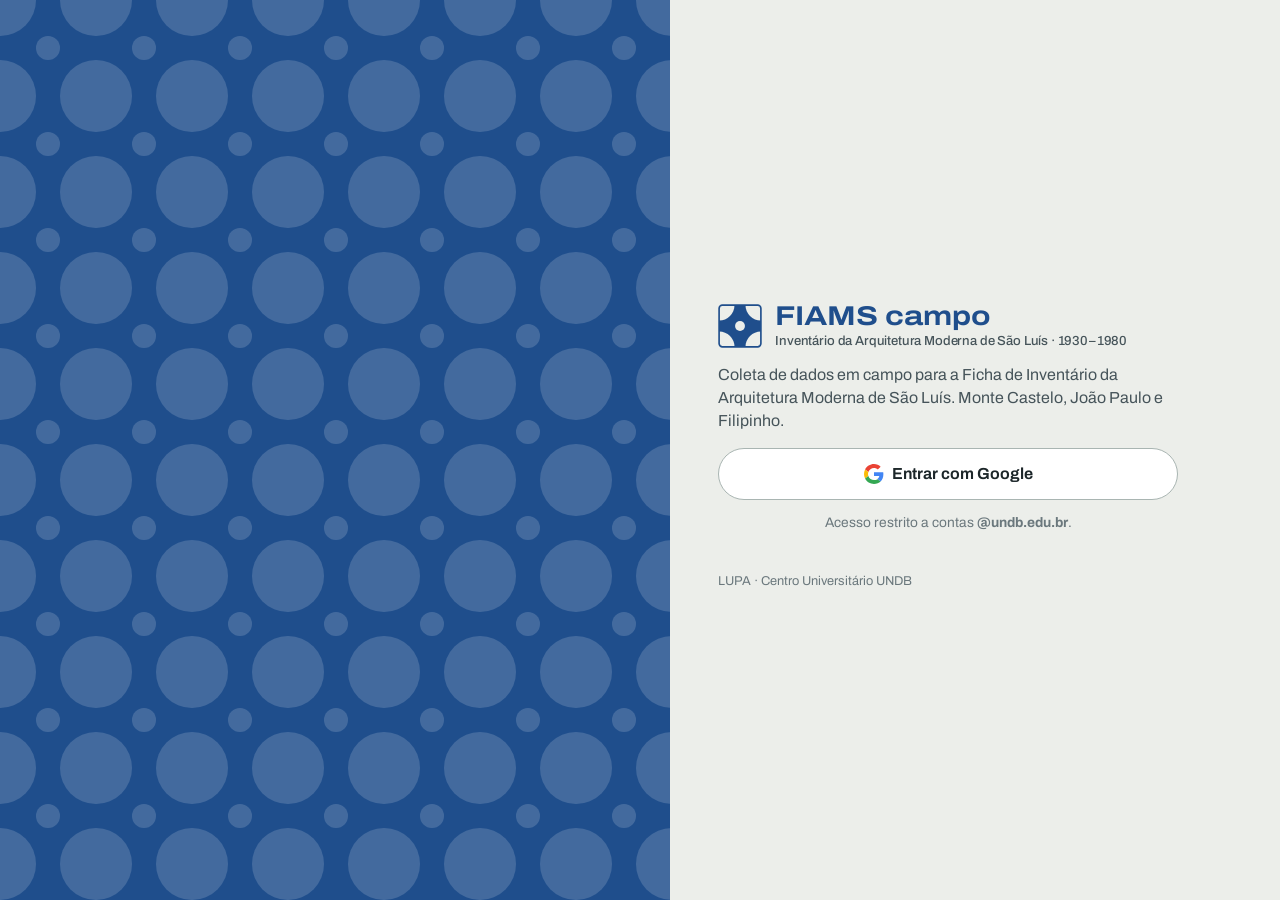
==== commit cab051ab: "Recorte temporal 1930–1980 - Lista de períodos (4.2): acrescenta 1970–1979 e 1980 (substitui "1970")" ====
--- a/index.html
+++ b/index.html
@@ -4,7 +4,7 @@
   <meta charset="utf-8" />
   <meta name="viewport" content="width=device-width, initial-scale=1, viewport-fit=cover" />
   <meta name="theme-color" content="#1F4E8C" />
-  <meta name="description" content="FIAMS campo — coleta de dados em campo para a Ficha de Inventário da Arquitetura Moderna de São Luís (1930–1970)." />
+  <meta name="description" content="FIAMS campo — coleta de dados em campo para a Ficha de Inventário da Arquitetura Moderna de São Luís (1930–1980)." />
   <title>FIAMS campo · Inventário da Arquitetura Moderna de São Luís</title>
   <link rel="manifest" href="manifest.webmanifest" />
   <link rel="icon" href="icons/icon-192.png" />
--- a/css/app.css
+++ b/css/app.css
@@ -340,3 +340,7 @@
 .tbl-inv td.code { white-space: nowrap; }
 .tbl-inv td { padding: .55rem .5rem; border-bottom: 1px solid var(--concreto-2); vertical-align: top; }
 .panel:has(.tbl-inv) { overflow-x: auto; }
+
+.btn.google { background: #fff; border-color: var(--linha-forte); color: var(--grafite); font-weight: 650; min-height: 52px; margin-top: .4rem; }
+.btn.google:hover:not(:disabled) { background: #F7F8F6; }
+.hint.center { text-align: center; margin-top: .8rem; }
